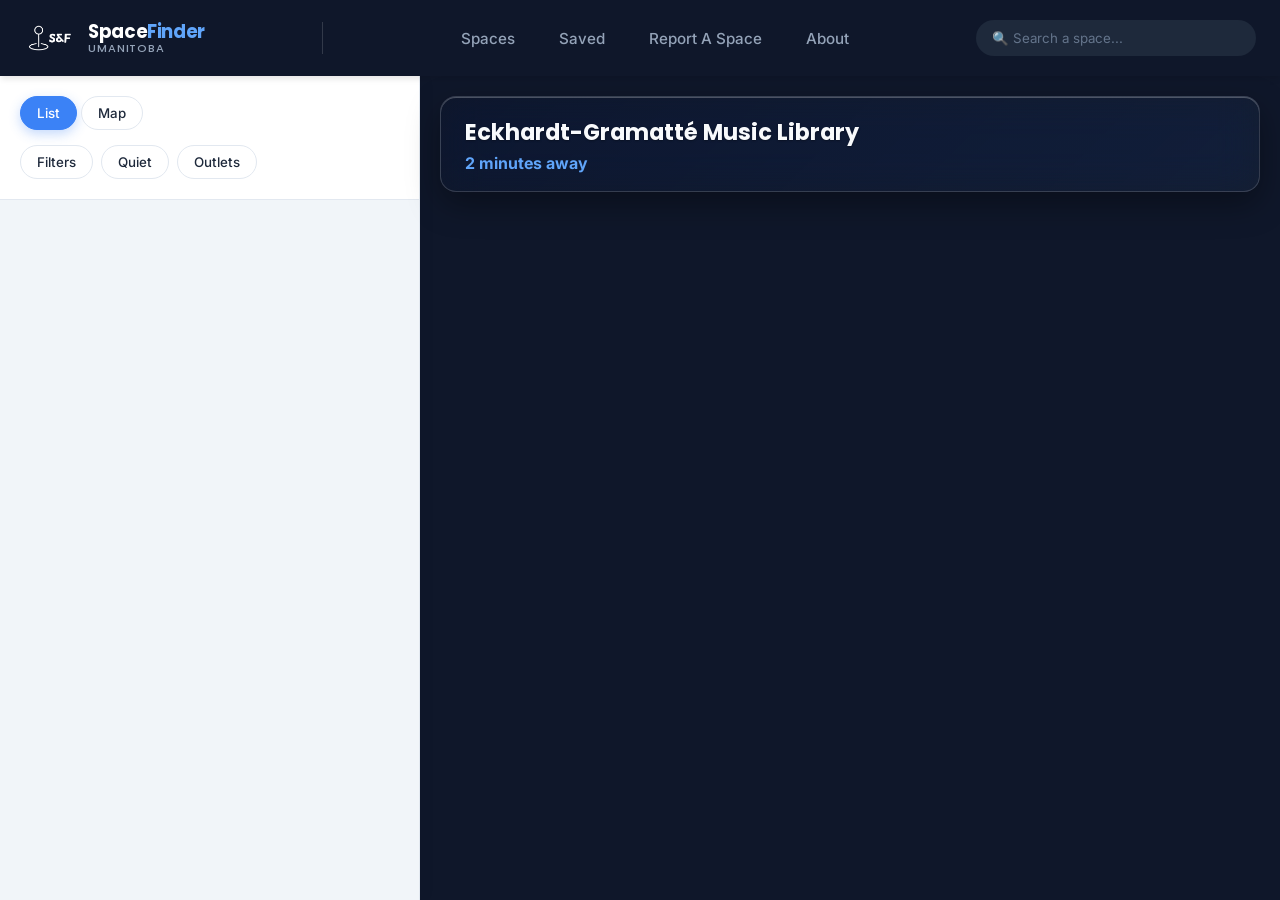
==== index.html @ 2f4250cd "feat: build 3D map view, fix layout clipping, and add hover effects" ====
<!DOCTYPE html>
<html lang="en">
<head>
    <meta charset="UTF-8">
    <meta name="viewport" content="width=device-width, initial-scale=1.0">
    <title>Public Space Information Center</title>
    
    <!-- Google Fonts -->
    <link rel="preconnect" href="https://fonts.googleapis.com">
    <link rel="preconnect" href="https://fonts.gstatic.com" crossorigin>
    <link href="https://fonts.googleapis.com/css2?family=Inter:wght@400;500;600&family=Poppins:wght@600;700&display=swap" rel="stylesheet">

    <!-- Mapbox GL JS -->
    <link href="https://api.mapbox.com/mapbox-gl-js/v3.30.0/mapbox-gl.css" rel="stylesheet">
    <script src="https://api.mapbox.com/mapbox-gl-js/v3.30.0/mapbox-gl.js"></script>
    
    <!-- Our CSS -->
    <link rel="stylesheet" href="styles.css">
</head>
<body>

    <!-- TOP NAVIGATION -->
    <header>
        <div class="logo">
            <div class="logo-badge">
                <img src="assets/website_logo.webp" alt="SpaceFinder Logo" class="logo-img">
            </div>
            <div class="logo-text">
                <span class="brand-name">Space<span class="brand-accent">Finder</span></span>
                <span class="brand-tag">UManitoba</span>
            </div>
        </div>

        <!-- Vertical Divider separating the brand from navigation -->
        <div class="header-divider"></div>

        <nav>
            <a href="#">Spaces</a>
            <a href="#">Saved</a>
            <a href="#">Report A Space</a>
            <a href="#">About</a>
        </nav>
        <div class="search-bar">
            <input type="text" placeholder="🔍 Search a space...">
        </div>
    </header>

    <!-- MAIN CONTENT AREA -->
    <main>
        <!-- LEFT SIDEBAR -->
        <aside class="sidebar">
            <div class="controls">
                <div class="view-toggles">
                    <button class="active">List</button>
                    <button>Map</button>
                </div>
                <div class="filters">
                    <button class="filter-btn">Filters</button>
                    <button class="filter-btn">Quiet</button>
                    <button class="filter-btn">Outlets</button>
                </div>
            </div>
            <div class="space-list" id="space-list">
                <!-- JS will inject list items here -->
            </div>
        </aside>

        <!-- RIGHT MAP AREA -->
        <section class="map-area">
            <div class="selected-space-header">
                <h2 id="selected-title">Eckhardt-Gramatté Music Library</h2>
                <p id="selected-distance">2 minutes away</p>
            </div>
            <!-- Mapbox container -->
            <div id="map"></div>
        </section>
    </main>

    <script src="script.js"></script>
</body>
</html>
---- styles.css ----
/* --- 1. COLOR SCHEME & VARIABLES --- */
:root {
    --primary-dark: #0F172A;    
    --bg-main: #F1F5F9;         
    --bg-card: #FFFFFF;         
    --accent: #3B82F6;          
    --accent-hover: #2563EB;
    --text-main: #1E293B;       
    --text-light: #64748B;      
    --border-color: #E2E8F0;    
    --shadow-sm: 0 1px 3px rgba(0,0,0,0.05);
    --shadow-md: 0 10px 25px -5px rgba(0,0,0,0.1), 0 8px 10px -6px rgba(0,0,0,0.1);
    --shadow-hover: 0 20px 25px -5px rgba(59, 130, 246, 0.15), 0 8px 10px -6px rgba(0,0,0,0.1);
    
    /* Action Colors (Orange) */
    --accent-orange: #EA580C;
    --accent-orange-hover: #C2410C;
    --shadow-orange: 0 4px 12px rgba(234, 88, 12, 0.3);
}

/* --- 2. RESET & TYPOGRAPHY --- */
* {
    box-sizing: border-box;
    margin: 0;
    padding: 0;
}

body {
    height: 100vh;
    display: flex;
    flex-direction: column;
    background-color: var(--bg-main);
    color: var(--text-main);
    font-family: 'Inter', sans-serif;
    overflow: hidden;
}

h1, h2, h3, .logo {
    font-family: 'Poppins', sans-serif;
}

/* --- 3. HEADER & ENHANCED TRANSPARENT LOGO --- */
header {
    display: flex;
    align-items: center;
    justify-content: space-between;
    padding: 12px 24px;
    background-color: var(--primary-dark); 
    color: white;
    box-shadow: 0 4px 6px -1px rgba(0,0,0,0.1);
    z-index: 10;
    flex-shrink: 0;
}

/* --- Header Divider Line --- */
.header-divider {
    width: 1px;
    height: 32px;
    background-color: rgba(255, 255, 255, 0.15); /* Dimmer line effect */
    margin: 0 10px;
    flex-shrink: 0;
}

.logo {
    display: flex;
    align-items: center;
    gap: 12px;
    cursor: pointer;
}

/* Transparent logo badge wrapper (no blue box) */
.logo-badge {
    background: transparent;
    border: none;
    box-shadow: none;
    padding: 0;
    display: flex;
    align-items: center;
    justify-content: center;
}

/* Larger logo image size */
.logo-img {
    height: 52px;
    width: auto;
    display: block;
    filter: brightness(0) invert(1);
}

.logo-text {
    display: flex;
    flex-direction: column;
    line-height: 1.1;
}

.brand-name {
    font-family: 'Poppins', sans-serif;
    font-weight: 700;
    font-size: 1.15rem;
    color: #FFFFFF;
    letter-spacing: -0.02em;
}

.brand-accent {
    color: #60A5FA;
}

.brand-tag {
    font-size: 0.7rem;
    font-weight: 500;
    color: #94A3B8;
    text-transform: uppercase;
    letter-spacing: 0.08em;
}

nav a {
    text-decoration: none;
    color: #94A3B8;
    margin: 0 20px;
    font-size: 0.95rem;
    font-weight: 500;
    transition: all 0.2s ease;
}

nav a:hover {
    color: white;
    text-shadow: 0 0 10px rgba(255,255,255,0.3);
}

.search-bar input {
    padding: 10px 16px;
    border: none;
    border-radius: 20px;
    width: 280px;
    background-color: #1E293B;
    color: white;
    font-family: 'Inter', sans-serif;
    transition: all 0.3s ease;
}

.search-bar input::placeholder {
    color: #64748B;
}

.search-bar input:focus {
    outline: none;
    background-color: #334155;
    box-shadow: 0 0 0 3px rgba(59, 130, 246, 0.3);
}

/* --- 4. MAIN LAYOUT --- */
main {
    display: flex;
    flex: 1;
    overflow: hidden;
    position: relative;
}

/* --- 5. LEFT SIDEBAR --- */
.sidebar {
    width: 420px;
    border-right: 1px solid var(--border-color);
    display: flex;
    flex-direction: column;
    background-color: var(--bg-main);
    z-index: 5;
    box-shadow: 4px 0 15px rgba(0,0,0,0.03);
}

.controls {
    padding: 20px;
    background-color: var(--bg-card);
    border-bottom: 1px solid var(--border-color);
}

.view-toggles button, .filter-btn {
    padding: 8px 16px;
    border: 1px solid var(--border-color);
    background: var(--bg-card);
    color: var(--text-main);
    cursor: pointer;
    border-radius: 20px;
    font-weight: 500;
    font-family: 'Inter', sans-serif;
    transition: all 0.2s ease;
}

.view-toggles button.active {
    background-color: var(--accent);
    color: white;
    border-color: var(--accent);
    box-shadow: 0 4px 12px rgba(59, 130, 246, 0.3);
}

.view-toggles button:hover:not(.active), .filter-btn:hover {
    border-color: var(--accent);
    color: var(--accent);
    background-color: #EFF6FF;
}

.filters {
    margin-top: 15px;
    display: flex;
    gap: 8px;
}

/* --- 6. SPACE LIST & CARD ALIGNMENT --- */
.space-list {
    flex: 1;
    overflow-y: auto;
    padding: 20px;
    display: flex;
    flex-direction: column;
    gap: 15px;
}

.space-card {
    border: 1px solid var(--border-color);
    border-radius: 12px;
    padding: 18px;
    background-color: var(--bg-card);
    cursor: pointer;
    box-shadow: var(--shadow-sm);
    transition: transform 0.25s cubic-bezier(0.4, 0, 0.2, 1), 
                box-shadow 0.25s cubic-bezier(0.4, 0, 0.2, 1), 
                border-color 0.25s ease;
    display: flex;
    flex-direction: column;
}

.space-card:hover {
    transform: translateY(-4px) scale(1.02);
    box-shadow: var(--shadow-hover);
    border-color: var(--accent);
}

.space-card.active {
    border-color: var(--accent);
    background-color: #F8FAFC;
    box-shadow: inset 0 0 0 1px var(--accent), var(--shadow-md);
}

.space-card .card-header {
    display: flex;
    justify-content: space-between;
    align-items: center;
    font-weight: 600;
    font-size: 1.05rem;
    color: var(--text-main);
    margin-bottom: 8px;
    gap: 15px;
}

.space-title-container {
    display: flex;
    align-items: center;
    gap: 8px;
    flex: 1;
    min-width: 0;
}

.space-title-container span:first-child {
    overflow: hidden;
    text-overflow: ellipsis;
}

.space-card .card-header span:last-child {
    white-space: nowrap;
    font-size: 0.95rem;
    color: var(--text-light);
    flex-shrink: 0;
}

.divider {
    color: var(--border-color);
    font-weight: 300;
    user-select: none;
    flex-shrink: 0;
}

.color-dot {
    width: 10px;
    height: 10px;
    border-radius: 50%;
    display: inline-block;
    box-shadow: 0 2px 4px rgba(0,0,0,0.15);
    flex-shrink: 0;
}

.space-card .status {
    font-size: 0.85rem;
    color: var(--text-light);
    display: flex;
    align-items: center;
    gap: 6px;
}

.status-busy { color: #EF4444; }
.status-quiet { color: #10B981; }
.status-moderate { color: #F59E0B; }

/* --- 7. CARD FOOTER & MORE INFO BUTTON --- */
.card-footer {
    display: flex;
    justify-content: flex-end; 
    margin-top: 15px;
    border-top: 1px solid var(--border-color);
    padding-top: 12px;
}

.more-info-btn {
    background-color: var(--accent-orange);
    color: white;
    border: none;
    padding: 8px 16px;
    border-radius: 6px;
    font-size: 0.85rem;
    font-weight: 600;
    font-family: 'Inter', sans-serif;
    cursor: pointer;
    transition: all 0.2s ease;
    box-shadow: 0 2px 5px rgba(234, 88, 12, 0.2);
    display: flex;
    align-items: center;
    gap: 6px;
}

.more-info-btn:hover {
    background-color: var(--accent-orange-hover);
    transform: translateY(-2px);
    box-shadow: var(--shadow-orange);
}

.more-info-btn:active {
    transform: translateY(0);
}

/* --- 8. RIGHT MAP AREA & LIQUID GLASS HEADER --- */
.map-area {
    flex: 1;
    position: relative;
    background-color: #0F172A;
}

.selected-space-header {
    position: absolute;
    top: 20px;
    left: 20px;
    right: 20px;
    z-index: 1000;
    
    background: linear-gradient(
        135deg,
        rgba(15, 23, 42, 0.58) 0%,
        rgba(30, 41, 59, 0.42) 100%
    );
    backdrop-filter: blur(20px) saturate(180%);
    -webkit-backdrop-filter: blur(20px) saturate(180%);
    
    border-radius: 16px;
    padding: 18px 24px;
    border: 1px solid rgba(255, 255, 255, 0.16);
    box-shadow: 
        0 12px 32px rgba(0, 0, 0, 0.35),
        inset 0 1px 0 rgba(255, 255, 255, 0.25);
        
    transition: all 0.3s ease;
    pointer-events: none;
}

.selected-space-header h2 {
    color: #F8FAFC;
    margin-bottom: 4px;
    font-size: 1.4rem;
    text-shadow: 0 1px 2px rgba(0, 0, 0, 0.3);
}

.selected-space-header p {
    color: #60A5FA;
    font-weight: 700;
    font-size: 1rem;
}

#map {
    position: absolute;
    top: 0;
    left: 0;
    right: 0;
    bottom: 0;
    width: 100%;
    height: 100%;
}

/* --- 9. MAPBOX POPUP OVERRIDES --- */
.mapboxgl-popup-content {
    border-radius: 8px;
    font-family: 'Inter', sans-serif;
    font-weight: 500;
    background: var(--primary-dark);
    color: white;
    padding: 10px 15px;
}

.mapboxgl-popup-anchor-bottom .mapboxgl-popup-tip {
    border-top-color: var(--primary-dark);
}
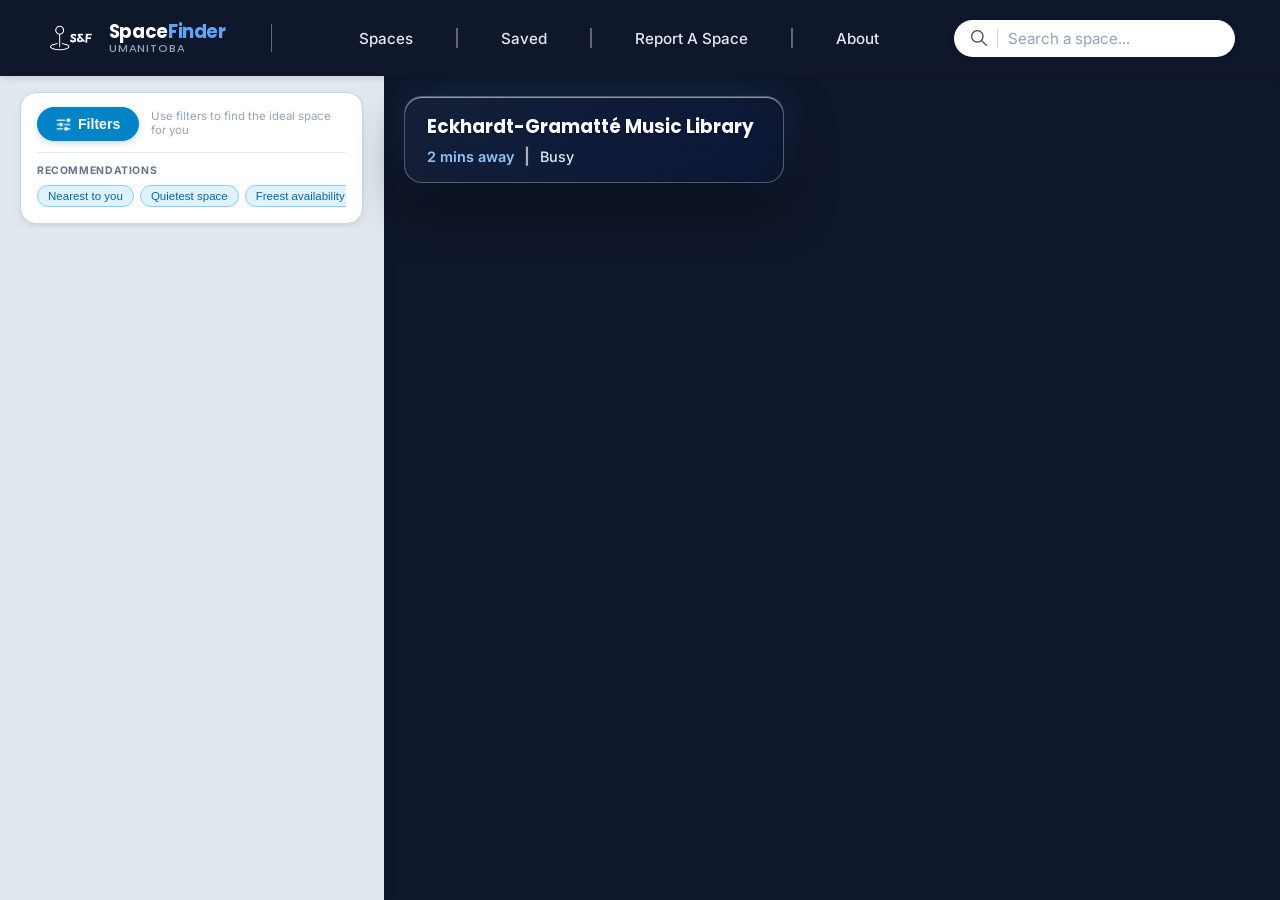
==== commit ca4b9928: "feat(ui): build Apple-inspired Public Space Information Center for UManitoba - Implement dark-mode h" ====
--- a/index.html
+++ b/index.html
@@ -31,17 +31,22 @@
             </div>
         </div>
 
-        <!-- Vertical Divider separating the brand from navigation -->
         <div class="header-divider"></div>
 
         <nav>
-            <a href="#">Spaces</a>
-            <a href="#">Saved</a>
-            <a href="#">Report A Space</a>
-            <a href="#">About</a>
+            <a href="#" class="nav-link">Spaces</a>
+            <span class="nav-separator">|</span>
+            <a href="#" class="nav-link">Saved</a>
+            <span class="nav-separator">|</span>
+            <a href="#" class="nav-link">Report A Space</a>
+            <span class="nav-separator">|</span>
+            <a href="#" class="nav-link">About</a>
         </nav>
+
         <div class="search-bar">
-            <input type="text" placeholder="🔍 Search a space...">
+            <img src="assets/search_icon.png" alt="Search" class="search-icon">
+            <span class="search-divider"></span>
+            <input type="text" id="search-input" placeholder="Search a space...">
         </div>
     </header>
 
@@ -49,17 +54,30 @@
     <main>
         <!-- LEFT SIDEBAR -->
         <aside class="sidebar">
-            <div class="controls">
-                <div class="view-toggles">
-                    <button class="active">List</button>
-                    <button>Map</button>
+                <div class="controls">
+                    <!-- Top Row: Filter Button & Helper Text -->
+                    <div class="controls-top-row">
+                        <button class="filter-trigger-btn" id="btn-open-filter-modal" type="button">
+                            <img src="assets/filter_search_bar.png" alt="" class="filter-icon">
+                            <span>Filters</span>
+                        </button>
+                        <span class="filter-helper-text">Use filters to find the ideal space for you</span>
+                    </div>
+
+                    <!-- Subtle Horizontal Divider -->
+                    <hr class="horizontal-divider">
+
+                    <!-- Bottom Row: Recommendations Section -->
+                    <div class="recommendations-section">
+                        <span class="recommendations-title">Recommendations</span>
+                        <div class="recommendations-scroll-container">
+                            <button class="quick-chip" data-quick="nearest" type="button">Nearest to you</button>
+                            <button class="quick-chip" data-quick="quiet" type="button">Quietest space</button>
+                            <button class="quick-chip" data-quick="free" type="button">Freest availability</button>
+                        </div>
+                    </div>
                 </div>
-                <div class="filters">
-                    <button class="filter-btn">Filters</button>
-                    <button class="filter-btn">Quiet</button>
-                    <button class="filter-btn">Outlets</button>
-                </div>
-            </div>
+
             <div class="space-list" id="space-list">
                 <!-- JS will inject list items here -->
             </div>
@@ -69,13 +87,20 @@
         <section class="map-area">
             <div class="selected-space-header">
                 <h2 id="selected-title">Eckhardt-Gramatté Music Library</h2>
-                <p id="selected-distance">2 minutes away</p>
+                <div class="header-sub-row">
+                    <div class="header-info-left">
+                        <span id="selected-distance">2 mins away</span>
+                        <span class="header-divider-line">|</span>
+                        <span id="selected-status-text">Busy</span>
+                    </div>
+                </div>
             </div>
             <!-- Mapbox container -->
             <div id="map"></div>
         </section>
     </main>
 
+    <script src="config.js"></script>
     <script src="script.js"></script>
 </body>
 </html>
--- a/styles.css
+++ b/styles.css
@@ -16,6 +16,12 @@
     --accent-orange: #EA580C;
     --accent-orange-hover: #C2410C;
     --shadow-orange: 0 4px 12px rgba(234, 88, 12, 0.3);
+
+    /* Light Blue Theme (Upgrade Button Aesthetic) */
+    --light-blue-bg: #E0F2FE;
+    --light-blue-hover: #BAE6FD;
+    --light-blue-text: #0369A1;
+    --light-blue-border: #7DD3FC;
 }
 
 /* --- 2. RESET & TYPOGRAPHY --- */
@@ -39,12 +45,14 @@
     font-family: 'Poppins', sans-serif;
 }
 
-/* --- 3. HEADER & ENHANCED TRANSPARENT LOGO --- */
+/* --- 3. HEADER, LOGO & BEAUTIFIED NAV --- */
 header {
     display: flex;
     align-items: center;
     justify-content: space-between;
-    padding: 12px 24px;
+    width: 100%;
+    padding: 12px clamp(20px, 3.5vw, 56px);
+    gap: clamp(16px, 2.5vw, 40px);
     background-color: var(--primary-dark); 
     color: white;
     box-shadow: 0 4px 6px -1px rgba(0,0,0,0.1);
@@ -52,23 +60,14 @@
     flex-shrink: 0;
 }
 
-/* --- Header Divider Line --- */
-.header-divider {
-    width: 1px;
-    height: 32px;
-    background-color: rgba(255, 255, 255, 0.15); /* Dimmer line effect */
-    margin: 0 10px;
-    flex-shrink: 0;
-}
-
 .logo {
     display: flex;
     align-items: center;
     gap: 12px;
     cursor: pointer;
-}
-
-/* Transparent logo badge wrapper (no blue box) */
+    flex-shrink: 0;
+}
+
 .logo-badge {
     background: transparent;
     border: none;
@@ -79,7 +78,6 @@
     justify-content: center;
 }
 
-/* Larger logo image size */
 .logo-img {
     height: 52px;
     width: auto;
@@ -113,39 +111,96 @@
     letter-spacing: 0.08em;
 }
 
-nav a {
+/* Enhanced Header Divider */
+.header-divider {
+    width: 1.5px;
+    height: 28px;
+    background-color: rgba(255, 255, 255, 0.35);
+    margin: 0 clamp(4px, 1vw, 18px);
+    flex-shrink: 0;
+}
+
+/* Beautified Nav Links (Bookmark Tab Feel) */
+nav {
+    display: flex;
+    align-items: center;
+    justify-content: center;
+    flex: 1;
+    gap: clamp(8px, 1.8vw, 32px);
+}
+
+.nav-link {
     text-decoration: none;
-    color: #94A3B8;
-    margin: 0 20px;
+    color: #E2E8F0;
+    padding: 8px clamp(14px, 1.4vw, 24px);
+    border-radius: 20px;
     font-size: 0.95rem;
     font-weight: 500;
-    transition: all 0.2s ease;
-}
-
-nav a:hover {
-    color: white;
-    text-shadow: 0 0 10px rgba(255,255,255,0.3);
+    white-space: nowrap;
+    background: transparent;
+    transition: all 0.3s cubic-bezier(0.4, 0, 0.2, 1);
+}
+
+.nav-link:hover {
+    color: #FFFFFF;
+    background: linear-gradient(135deg, #EA580C 0%, #C2410C 100%);
+    box-shadow: 0 4px 12px rgba(234, 88, 12, 0.4), inset 0 1px 0 rgba(255, 255, 255, 0.25);
+    transform: translateY(-2px);
+}
+
+.nav-separator {
+    color: rgba(255, 255, 255, 0.35);
+    font-weight: 600;
+    user-select: none;
+    font-size: 1.05rem;
+}
+
+.search-bar {
+    display: flex;
+    align-items: center;
+    width: clamp(220px, 22vw, 360px);
+    padding: 8px 16px;
+    border-radius: 20px;
+    background-color: #FFFFFF;
+    border: 1px solid rgba(255, 255, 255, 0.15);
+    box-shadow: 0 2px 6px rgba(0, 0, 0, 0.15);
+    flex-shrink: 0;
+    transition: all 0.3s ease;
+}
+
+.search-bar:focus-within {
+    border-color: var(--accent);
+    box-shadow: 0 0 0 3px rgba(59, 130, 246, 0.35);
+}
+
+.search-icon {
+    width: 16px;
+    height: 16px;
+    object-fit: contain;
+    flex-shrink: 0;
+    opacity: 0.7;
+}
+
+.search-divider {
+    width: 1px;
+    height: 18px;
+    background-color: #CBD5E1;
+    margin: 0 10px;
+    flex-shrink: 0;
 }
 
 .search-bar input {
-    padding: 10px 16px;
     border: none;
-    border-radius: 20px;
-    width: 280px;
-    background-color: #1E293B;
-    color: white;
+    outline: none;
+    background: transparent;
+    width: 100%;
+    color: var(--text-main);
     font-family: 'Inter', sans-serif;
-    transition: all 0.3s ease;
+    font-size: 0.95rem;
 }
 
 .search-bar input::placeholder {
-    color: #64748B;
-}
-
-.search-bar input:focus {
-    outline: none;
-    background-color: #334155;
-    box-shadow: 0 0 0 3px rgba(59, 130, 246, 0.3);
+    color: #94A3B8;
 }
 
 /* --- 4. MAIN LAYOUT --- */
@@ -156,71 +211,167 @@
     position: relative;
 }
 
-/* --- 5. LEFT SIDEBAR --- */
+/* --- 5. LEFT SIDEBAR & FLUID WIDTH --- */
 .sidebar {
-    width: 420px;
+    width: clamp(340px, 30vw, 480px);
     border-right: 1px solid var(--border-color);
     display: flex;
     flex-direction: column;
-    background-color: var(--bg-main);
+    background-color: #E2E8F0;
     z-index: 5;
     box-shadow: 4px 0 15px rgba(0,0,0,0.03);
 }
 
+/* --- 6. SIDEBAR CONTROLS & FLOATING CARD CONTAINER --- */
 .controls {
-    padding: 20px;
-    background-color: var(--bg-card);
-    border-bottom: 1px solid var(--border-color);
-}
-
-.view-toggles button, .filter-btn {
-    padding: 8px 16px;
-    border: 1px solid var(--border-color);
-    background: var(--bg-card);
-    color: var(--text-main);
+    margin: 16px 20px 4px 20px;
+    padding: 14px 16px;
+    background-color: #FFFFFF;
+    border: 1.5px solid #CBD5E1;
+    border-radius: 16px;
+    box-shadow: 0 4px 12px rgba(0, 0, 0, 0.06), 0 1px 3px rgba(0, 0, 0, 0.04);
+    display: flex;
+    flex-direction: column;
+    gap: 11px;
+    flex-shrink: 0;
+}
+
+/* Top Row: Filter Button Container */
+.controls-top-row {
+    display: flex;
+    align-items: center;
+    gap: 12px;
+    width: 100%;
+}
+
+.filter-helper-text {
+    font-size: 0.72rem;
+    font-weight: 400;
+    color: #94A3B8; /* Muted light-grey */
+    line-height: 1.2;
+    flex: 1;
+    min-width: 0;
+    white-space: normal; /* Allows wrapping if viewport is tight */
+}
+
+/* Main Advanced Filter Trigger Button (Distinct Darker Style) */
+.filter-trigger-btn {
+    display: inline-flex;
+    align-items: center;
+    gap: 7px;
+    padding: 8px 18px;
+    border-radius: 20px;
+    border: 1px solid #0284C7;          /* Deeper blue border */
+    background-color: #0284C7;         /* Solid dark blue background */
+    color: #FFFFFF;                    /* Crisp white text for high contrast */
+    font-size: 0.88rem;
+    font-weight: 600;
     cursor: pointer;
-    border-radius: 20px;
-    font-weight: 500;
-    font-family: 'Inter', sans-serif;
+    box-shadow: 0 2px 6px rgba(3, 105, 161, 0.25);
     transition: all 0.2s ease;
 }
 
-.view-toggles button.active {
-    background-color: var(--accent);
-    color: white;
-    border-color: var(--accent);
-    box-shadow: 0 4px 12px rgba(59, 130, 246, 0.3);
-}
-
-.view-toggles button:hover:not(.active), .filter-btn:hover {
-    border-color: var(--accent);
-    color: var(--accent);
-    background-color: #EFF6FF;
-}
-
-.filters {
-    margin-top: 15px;
-    display: flex;
+.filter-trigger-btn:hover {
+    background-color: #0369A1;         /* Even deeper blue on hover */
+    border-color: #0369A1;
+    transform: translateY(-1px);
+    box-shadow: 0 4px 10px rgba(3, 105, 161, 0.35);
+}
+
+.filter-trigger-btn .filter-icon {
+    width: 15px;
+    height: 15px;
+    object-fit: contain;
+    flex-shrink: 0;
+    filter: brightness(0) invert(1);   /* Automatically turns the filter icon white to match text */
+}
+
+/* Subtle Horizontal Divider */
+.horizontal-divider {
+    border: none;
+    height: 1px;
+    width: 100%;
+    background-color: #E2E8F0;
+    margin: 0;
+}
+
+/* Bottom Row: Recommendations Section */
+.recommendations-section {
+    display: flex;
+    flex-direction: column;
     gap: 8px;
-}
-
-/* --- 6. SPACE LIST & CARD ALIGNMENT --- */
+    width: 100%;
+}
+
+.recommendations-title {
+    font-size: 0.65rem;
+    font-weight: 700;
+    color: var(--text-light);
+    text-transform: uppercase;
+    letter-spacing: 0.06em;
+}
+
+/* Horizontally Scrollable Recommendations Row */
+.recommendations-scroll-container {
+    display: flex;
+    flex-direction: row;
+    align-items: center;
+    gap: 6px;
+    width: 100%;
+    overflow-x: auto;
+    white-space: nowrap;
+    padding-bottom: 2px;
+    scrollbar-width: none;
+}
+
+.recommendations-scroll-container::-webkit-scrollbar {
+    display: none;
+}
+
+/* Smaller Quick Recommendation Option Chips (Light Blue Upgrade Style) */
+.quick-chip {
+    padding: 4px 10px;
+    border-radius: 12px;
+    border: 1px solid var(--light-blue-border);
+    background-color: var(--light-blue-bg);
+    color: var(--light-blue-text);
+    font-size: 0.72rem;
+    cursor: pointer;
+    flex-shrink: 0;
+    transition: all 0.2s ease;
+}
+
+.quick-chip:hover {
+    background-color: var(--light-blue-hover);
+    transform: translateY(-1px);
+}
+
+.quick-chip.active {
+    background-color: var(--accent-orange);
+    border-color: var(--accent-orange);
+    color: #FFFFFF;
+    font-weight: 600;
+    box-shadow: 0 2px 8px rgba(234, 88, 12, 0.25);
+}
+
+/* --- 7. SPACE LIST & CARD STYLING --- */
 .space-list {
     flex: 1;
     overflow-y: auto;
     padding: 20px;
     display: flex;
     flex-direction: column;
-    gap: 15px;
+    gap: 16px;
+    background-color: #E2E8F0;
 }
 
 .space-card {
-    border: 1px solid var(--border-color);
-    border-radius: 12px;
-    padding: 18px;
-    background-color: var(--bg-card);
+    border: 1.5px solid #CBD5E1;
+    border-radius: 14px;
+    padding: 20px;
+    background-color: #FFFFFF;
     cursor: pointer;
-    box-shadow: var(--shadow-sm);
+    box-shadow: 0 4px 12px rgba(0, 0, 0, 0.08);
     transition: transform 0.25s cubic-bezier(0.4, 0, 0.2, 1), 
                 box-shadow 0.25s cubic-bezier(0.4, 0, 0.2, 1), 
                 border-color 0.25s ease;
@@ -230,14 +381,15 @@
 
 .space-card:hover {
     transform: translateY(-4px) scale(1.02);
-    box-shadow: var(--shadow-hover);
+    box-shadow: 0 16px 32px -8px rgba(59, 130, 246, 0.2), 0 4px 12px rgba(0, 0, 0, 0.1);
     border-color: var(--accent);
 }
 
 .space-card.active {
     border-color: var(--accent);
+    border-width: 2px;
     background-color: #F8FAFC;
-    box-shadow: inset 0 0 0 1px var(--accent), var(--shadow-md);
+    box-shadow: 0 8px 24px rgba(59, 130, 246, 0.25), inset 0 0 0 1px var(--accent);
 }
 
 .space-card .card-header {
@@ -251,55 +403,96 @@
     gap: 15px;
 }
 
-.space-title-container {
-    display: flex;
-    align-items: center;
-    gap: 8px;
+.space-title-group {
+    display: flex;
+    align-items: center;
     flex: 1;
     min-width: 0;
 }
 
-.space-title-container span:first-child {
+.space-title-group span:first-child {
     overflow: hidden;
     text-overflow: ellipsis;
 }
 
-.space-card .card-header span:last-child {
-    white-space: nowrap;
+.color-dot {
+    width: 14px;
+    height: 14px;
+    border-radius: 50%;
+    display: inline-block;
+    border: 2px solid #FFFFFF;
+    box-shadow: 0 2px 6px rgba(0,0,0,0.25);
+    flex-shrink: 0;
+}
+
+.space-meta-group {
+    display: flex;
+    align-items: center;
+    gap: 10px;
+    flex-shrink: 0;
+}
+
+.divider {
+    color: #757f8e;
+    font-weight: 600;
+    user-select: none;
+    flex-shrink: 0;
+}
+
+.space-meta-group span:last-child {
     font-size: 0.95rem;
     color: var(--text-light);
-    flex-shrink: 0;
-}
-
-.divider {
-    color: var(--border-color);
-    font-weight: 300;
-    user-select: none;
-    flex-shrink: 0;
-}
-
-.color-dot {
-    width: 10px;
-    height: 10px;
-    border-radius: 50%;
-    display: inline-block;
-    box-shadow: 0 2px 4px rgba(0,0,0,0.15);
-    flex-shrink: 0;
+    white-space: nowrap;
 }
 
 .space-card .status {
     font-size: 0.85rem;
+    font-weight: 500;
     color: var(--text-light);
     display: flex;
     align-items: center;
+    gap: 8px;
+    margin-top: 4px;
+}
+
+/* Color-coded variations */
+.status-pill {
+    display: inline-flex;
+    align-items: center;
     gap: 6px;
-}
-
-.status-busy { color: #EF4444; }
-.status-quiet { color: #10B981; }
-.status-moderate { color: #F59E0B; }
-
-/* --- 7. CARD FOOTER & MORE INFO BUTTON --- */
+    padding: 4px 10px;
+    border-radius: 20px;
+    font-size: 0.8rem;
+    font-weight: 600;
+    letter-spacing: 0.02em;
+}
+
+.status-pill.status-busy {
+    background-color: rgba(239, 68, 68, 0.12);
+    color: #DC2626;
+    border: 1px solid rgba(239, 68, 68, 0.25);
+}
+
+.status-pill.status-quiet {
+    background-color: rgba(16, 185, 129, 0.12);
+    color: #059669;
+    border: 1px solid rgba(16, 185, 129, 0.25);
+}
+
+.status-pill.status-moderate {
+    background-color: rgba(245, 158, 11, 0.12);
+    color: #D97706;
+    border: 1px solid rgba(245, 158, 11, 0.25);
+}
+
+.empty-state {
+    text-align: center;
+    color: var(--text-light);
+    padding: 40px 20px;
+    font-size: 0.95rem;
+}
+
+/* --- 8. CARD FOOTER & MORE INFO BUTTON --- */
 .card-footer {
     display: flex;
     justify-content: flex-end; 
@@ -310,32 +503,37 @@
 
 .more-info-btn {
     background-color: var(--accent-orange);
-    color: white;
-    border: none;
+    color: #FFFFFF;
     padding: 8px 16px;
     border-radius: 6px;
     font-size: 0.85rem;
     font-weight: 600;
     font-family: 'Inter', sans-serif;
     cursor: pointer;
-    transition: all 0.2s ease;
-    box-shadow: 0 2px 5px rgba(234, 88, 12, 0.2);
     display: flex;
     align-items: center;
     gap: 6px;
+    border: 2px solid transparent;
+    box-shadow: 0 2px 6px rgba(234, 88, 12, 0.25);
+    transition: background-color 0.25s ease, color 0.25s ease, transform 0.25s cubic-bezier(0.4, 0, 0.2, 1), box-shadow 0.25s ease, background-image 0.25s ease;
 }
 
 .more-info-btn:hover {
-    background-color: var(--accent-orange-hover);
-    transform: translateY(-2px);
-    box-shadow: var(--shadow-orange);
+    background-color: transparent;
+    color: var(--accent-orange);
+    transform: scale(1.08);
+    box-shadow: 0 8px 20px rgba(0, 0, 0, 0.25), 0 4px 12px rgba(234, 88, 12, 0.35);
+    background-image: linear-gradient(var(--bg-card), var(--bg-card)), 
+                      linear-gradient(135deg, #EA580C, #3B82F6);
+    background-origin: border-box;
+    background-clip: padding-box, border-box;
 }
 
 .more-info-btn:active {
-    transform: translateY(0);
-}
-
-/* --- 8. RIGHT MAP AREA & LIQUID GLASS HEADER --- */
+    transform: scale(1.06);
+}
+
+/* --- 9. RIGHT MAP AREA & LIQUID GLASS HEADER --- */
 .map-area {
     flex: 1;
     position: relative;
@@ -346,39 +544,67 @@
     position: absolute;
     top: 20px;
     left: 20px;
-    right: 20px;
+    width: 380px;
     z-index: 1000;
     
     background: linear-gradient(
         135deg,
-        rgba(15, 23, 42, 0.58) 0%,
-        rgba(30, 41, 59, 0.42) 100%
+        rgba(30, 41, 59, 0.55) 0%,
+        rgba(15, 23, 42, 0.35) 100%
     );
-    backdrop-filter: blur(20px) saturate(180%);
-    -webkit-backdrop-filter: blur(20px) saturate(180%);
+    backdrop-filter: blur(32px) saturate(220%);
+    -webkit-backdrop-filter: blur(32px) saturate(220%);
     
-    border-radius: 16px;
-    padding: 18px 24px;
-    border: 1px solid rgba(255, 255, 255, 0.16);
+    border-radius: 18px;
+    padding: 16px 22px;
+    border: 1px solid rgba(255, 255, 255, 0.28);
     box-shadow: 
-        0 12px 32px rgba(0, 0, 0, 0.35),
-        inset 0 1px 0 rgba(255, 255, 255, 0.25);
+        0 24px 48px rgba(0, 0, 0, 0.5),
+        0 0 35px rgba(59, 130, 246, 0.20),
+        inset 0 1px 0 rgba(255, 255, 255, 0.55);
         
-    transition: all 0.3s ease;
-    pointer-events: none;
+    transition: all 0.3s cubic-bezier(0.4, 0, 0.2, 1);
+    pointer-events: auto;
 }
 
 .selected-space-header h2 {
     color: #F8FAFC;
-    margin-bottom: 4px;
-    font-size: 1.4rem;
-    text-shadow: 0 1px 2px rgba(0, 0, 0, 0.3);
-}
-
-.selected-space-header p {
-    color: #60A5FA;
+    margin-bottom: 6px;
+    font-size: 1.15rem;
+    text-shadow: 0 1px 2px rgba(0, 0, 0, 0.4);
+    overflow: hidden;
+    text-overflow: ellipsis;
+    white-space: nowrap;
+}
+
+.header-sub-row {
+    display: flex;
+    justify-content: space-between;
+    align-items: center;
+}
+
+.header-info-left {
+    display: flex;
+    align-items: center;
+    gap: 10px;
+}
+
+#selected-distance {
+    color: #93C5FD;
+    font-weight: 600;
+    font-size: 0.90rem;
+}
+
+.header-divider-line {
+    color: rgba(255, 255, 255, 0.65);
     font-weight: 700;
-    font-size: 1rem;
+    user-select: none;
+}
+
+#selected-status-text {
+    color: #E2E8F0;
+    font-weight: 500;
+    font-size: 0.90rem;
 }
 
 #map {
@@ -391,7 +617,7 @@
     height: 100%;
 }
 
-/* --- 9. MAPBOX POPUP OVERRIDES --- */
+/* --- 10. MAPBOX POPUP OVERRIDES --- */
 .mapboxgl-popup-content {
     border-radius: 8px;
     font-family: 'Inter', sans-serif;
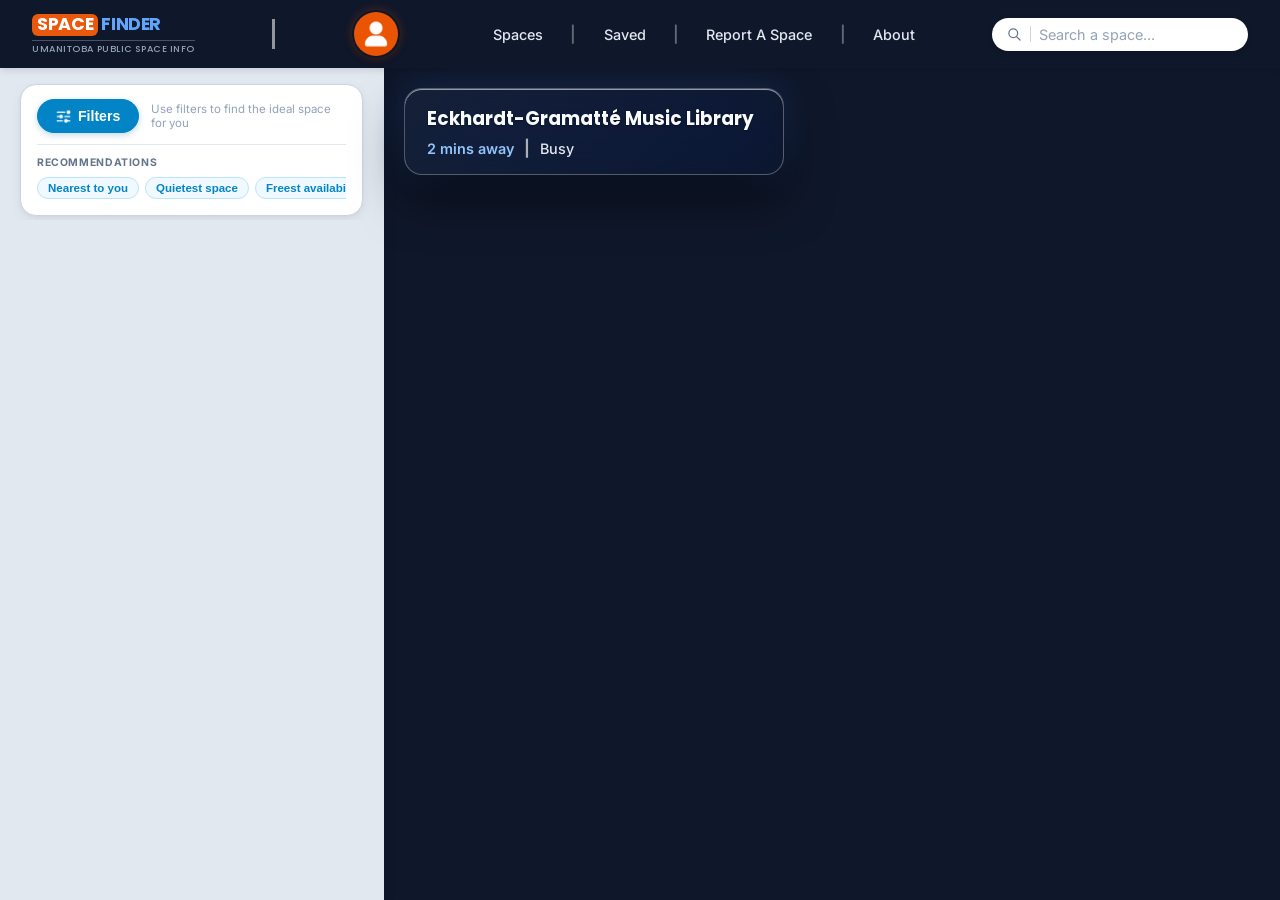
==== commit da410856: "feat: update UI layout, add 3D map logic, and new assets" ====
--- a/index.html
+++ b/index.html
@@ -21,18 +21,25 @@
 
     <!-- TOP NAVIGATION -->
     <header>
-        <div class="logo">
-            <div class="logo-badge">
-                <img src="assets/website_logo.webp" alt="SpaceFinder Logo" class="logo-img">
+        <!-- Left Group: Logo + Divider + Login Button -->
+        <div class="header-left-group">
+            <div class="logo">
+                <div class="logo-text">
+                    <span class="brand-name"><span class="brand-space">SPACE</span><span class="brand-finder">FINDER</span></span>
+                    <hr class="logo-divider">
+                    <span class="brand-tag">UManitoba Public Space Info</span>
+                </div>
             </div>
-            <div class="logo-text">
-                <span class="brand-name">Space<span class="brand-accent">Finder</span></span>
-                <span class="brand-tag">UManitoba</span>
-            </div>
+
+            <div class="header-divider"></div>
+
+            <button class="login-btn">
+                <!-- Replace 'login-icon.png' with your actual saved filename -->
+                <img src="assets/orange-profile-icon.jpg" alt="Login" class="login-icon-img">
+            </button>
         </div>
 
-        <div class="header-divider"></div>
-
+        <!-- Center Navigation -->
         <nav>
             <a href="#" class="nav-link">Spaces</a>
             <span class="nav-separator">|</span>
@@ -43,9 +50,10 @@
             <a href="#" class="nav-link">About</a>
         </nav>
 
+        <!-- Right Search Bar -->
         <div class="search-bar">
-            <img src="assets/search_icon.png" alt="Search" class="search-icon">
-            <span class="search-divider"></span>
+            <svg class="search-icon" xmlns="http://www.w3.org/2000/svg" fill="none" viewBox="0 0 24 24" stroke="currentColor"><path stroke-linecap="round" stroke-linejoin="round" stroke-width="2" d="M21 21l-6-6m2-5a7 7 0 11-14 0 7 7 0 0114 0z"/></svg>
+            <div class="search-divider"></div>
             <input type="text" id="search-input" placeholder="Search a space...">
         </div>
     </header>
@@ -100,7 +108,7 @@
         </section>
     </main>
 
-    <script src="config.js"></script>
+    <script src="token-Admin/config.js"></script>
     <script src="script.js"></script>
 </body>
 </html>
--- a/styles.css
+++ b/styles.css
@@ -17,11 +17,11 @@
     --accent-orange-hover: #C2410C;
     --shadow-orange: 0 4px 12px rgba(234, 88, 12, 0.3);
 
-    /* Light Blue Theme (Upgrade Button Aesthetic) */
-    --light-blue-bg: #E0F2FE;
-    --light-blue-hover: #BAE6FD;
-    --light-blue-text: #0369A1;
-    --light-blue-border: #7DD3FC;
+    /* Ultra-Light Blue Theme (Recommendations) */
+    --light-blue-bg: #F0F9FF;
+    --light-blue-hover: #E0F2FE;
+    --light-blue-text: #0284C7;
+    --light-blue-border: #BAE6FD;
 }
 
 /* --- 2. RESET & TYPOGRAPHY --- */
@@ -51,19 +51,39 @@
     align-items: center;
     justify-content: space-between;
     width: 100%;
-    padding: 12px clamp(20px, 3.5vw, 56px);
-    gap: clamp(16px, 2.5vw, 40px);
+    padding: 10px clamp(16px, 2.5vw, 40px);
+    gap: 16px;
     background-color: var(--primary-dark); 
     color: white;
     box-shadow: 0 4px 6px -1px rgba(0,0,0,0.1);
     z-index: 10;
     flex-shrink: 0;
+    flex-wrap: nowrap;
+}
+
+/* --- HEADER LEFT GROUP (Logo + Divider + Login) --- */
+.header-left-group {
+    display: flex;
+    align-items: center;
+    justify-content: space-between;
+    width: clamp(340px, 30vw, 480px);
+    flex-shrink: 0;
+    padding-right: 16px;
+}
+
+/* Sub-group holding the logo and brand text */
+.logo-container {
+    display: flex;
+    align-items: center;
+    gap: 10px;
+    cursor: pointer;
+    flex-shrink: 0;
 }
 
 .logo {
     display: flex;
     align-items: center;
-    gap: 12px;
+    gap: 10px;
     cursor: pointer;
     flex-shrink: 0;
 }
@@ -79,7 +99,7 @@
 }
 
 .logo-img {
-    height: 52px;
+    height: 48px;
     width: auto;
     display: block;
     filter: brightness(0) invert(1);
@@ -91,50 +111,115 @@
     line-height: 1.1;
 }
 
+/* --- DYNAMIC GLOWING LOGIN LOGO --- */
+.login-btn {
+    display: inline-flex;
+    align-items: center;
+    justify-content: center;
+    padding: 2px;
+    border: none;
+    background: transparent;
+    cursor: pointer;
+    border-radius: 50%;
+    flex-shrink: 0;
+    /* Smooth transition for the gradient shadow & scale */
+    transition: all 0.3s cubic-bezier(0.4, 0, 0.2, 1);
+    /* Default light/soft ambient orange glow when mouse is away */
+    box-shadow: 0 0 10px rgba(234, 88, 12, 0.3), 
+                0 4px 6px rgba(0, 0, 0, 0.2);
+}
+
+.login-btn:hover {
+    transform: scale(1.08);
+    /* Darker, richer, and deeper gradient orange glow when mouse hovers close */
+    box-shadow: 0 0 28px 4px rgba(194, 65, 12, 0.85), 
+                0 0 12px rgba(234, 88, 12, 0.6), 
+                0 6px 14px rgba(0, 0, 0, 0.4);
+}
+
+
+.login-icon-img {
+    width: 44px;
+    height: 44px;
+    border-radius: 50%;
+    border: none;
+    object-fit: cover;
+    display: block;
+    flex-shrink: 0; 
+}
+
 .brand-name {
+    display: inline-flex;
+    align-items: center;
     font-family: 'Poppins', sans-serif;
     font-weight: 700;
-    font-size: 1.15rem;
-    color: #FFFFFF;
+    font-size: 1.1rem;
     letter-spacing: -0.02em;
+    line-height: 1;
 }
 
 .brand-accent {
     color: #60A5FA;
 }
 
+.brand-highlight {
+    color: var(--accent-orange);
+}
+
+.brand-space {
+    background-color: var(--accent-orange);
+    color: #FFFFFF;
+    padding: 2px 5px;
+    border-radius: 6px;
+    margin-right: 3px;
+}
+
+.brand-finder {
+    color: #60A5FA;
+}
+
+/* Horizontal line under Space Finder */
+.logo-divider {
+    border: none;
+    height: 1px;
+    background-color: rgba(255, 255, 255, 0.25);
+    width: 100%;
+    margin: 4px 0 3px 0;
+}
+
+/* Smaller, cleaner subtitle tag */
 .brand-tag {
-    font-size: 0.7rem;
+    font-size: 0.58rem;
     font-weight: 500;
     color: #94A3B8;
     text-transform: uppercase;
-    letter-spacing: 0.08em;
-}
-
-/* Enhanced Header Divider */
+    letter-spacing: 0.06em;
+}
+
 .header-divider {
-    width: 1.5px;
-    height: 28px;
-    background-color: rgba(255, 255, 255, 0.35);
-    margin: 0 clamp(4px, 1vw, 18px);
-    flex-shrink: 0;
-}
-
-/* Beautified Nav Links (Bookmark Tab Feel) */
+    width: 2.8px;
+    height: 30px;
+    background-color: rgba(255, 255, 255, 0.55);
+    margin: 0 8px;
+    flex-shrink: 0;
+}
+
 nav {
     display: flex;
     align-items: center;
     justify-content: center;
     flex: 1;
-    gap: clamp(8px, 1.8vw, 32px);
+    gap: clamp(6px, 1.2vw, 24px);
+    flex-shrink: 1;
+    min-width: 0;
 }
 
 .nav-link {
     text-decoration: none;
     color: #E2E8F0;
-    padding: 8px clamp(14px, 1.4vw, 24px);
+    padding: 6px 12px;
     border-radius: 20px;
-    font-size: 0.95rem;
+    font-size: 0.9rem;
     font-weight: 500;
     white-space: nowrap;
     background: transparent;
@@ -152,14 +237,14 @@
     color: rgba(255, 255, 255, 0.35);
     font-weight: 600;
     user-select: none;
-    font-size: 1.05rem;
+    font-size: 1rem;
 }
 
 .search-bar {
     display: flex;
     align-items: center;
-    width: clamp(220px, 22vw, 360px);
-    padding: 8px 16px;
+    width: clamp(200px, 20vw, 320px);
+    padding: 7px 14px;
     border-radius: 20px;
     background-color: #FFFFFF;
     border: 1px solid rgba(255, 255, 255, 0.15);
@@ -174,18 +259,17 @@
 }
 
 .search-icon {
-    width: 16px;
-    height: 16px;
-    object-fit: contain;
-    flex-shrink: 0;
-    opacity: 0.7;
+    width: 15px;
+    height: 15px;
+    color: #64748B;
+    flex-shrink: 0;
 }
 
 .search-divider {
     width: 1px;
-    height: 18px;
+    height: 16px;
     background-color: #CBD5E1;
-    margin: 0 10px;
+    margin: 0 8px;
     flex-shrink: 0;
 }
 
@@ -196,7 +280,7 @@
     width: 100%;
     color: var(--text-main);
     font-family: 'Inter', sans-serif;
-    font-size: 0.95rem;
+    font-size: 0.9rem;
 }
 
 .search-bar input::placeholder {
@@ -236,7 +320,6 @@
     flex-shrink: 0;
 }
 
-/* Top Row: Filter Button Container */
 .controls-top-row {
     display: flex;
     align-items: center;
@@ -247,46 +330,49 @@
 .filter-helper-text {
     font-size: 0.72rem;
     font-weight: 400;
-    color: #94A3B8; /* Muted light-grey */
-    line-height: 1.2;
+    color: #94A3B8;
+    line-height: 1.25;
     flex: 1;
     min-width: 0;
-    white-space: normal; /* Allows wrapping if viewport is tight */
-}
-
-/* Main Advanced Filter Trigger Button (Distinct Darker Style) */
+    white-space: normal;
+}
+
 .filter-trigger-btn {
     display: inline-flex;
     align-items: center;
     gap: 7px;
     padding: 8px 18px;
     border-radius: 20px;
-    border: 1px solid #0284C7;          /* Deeper blue border */
-    background-color: #0284C7;         /* Solid dark blue background */
-    color: #FFFFFF;                    /* Crisp white text for high contrast */
+    border: 1px solid #0284C7;
+    background-color: #0284C7;
+    color: #FFFFFF;
     font-size: 0.88rem;
     font-weight: 600;
     cursor: pointer;
     box-shadow: 0 2px 6px rgba(3, 105, 161, 0.25);
     transition: all 0.2s ease;
+    flex-shrink: 0;
 }
 
 .filter-trigger-btn:hover {
-    background-color: #0369A1;         /* Even deeper blue on hover */
+    background-color: #0369A1;
     border-color: #0369A1;
     transform: translateY(-1px);
     box-shadow: 0 4px 10px rgba(3, 105, 161, 0.35);
 }
 
-.filter-trigger-btn .filter-icon {
+.filter-icon,
+.filter-trigger-btn .filter-icon,
+.filter-trigger-btn svg {
     width: 15px;
     height: 15px;
-    object-fit: contain;
-    flex-shrink: 0;
-    filter: brightness(0) invert(1);   /* Automatically turns the filter icon white to match text */
-}
-
-/* Subtle Horizontal Divider */
+    color: #FFFFFF !important;
+    stroke: #FFFFFF !important;
+    fill: #FFFFFF !important;
+    filter: brightness(0) invert(1);
+    flex-shrink: 0;
+}
+
 .horizontal-divider {
     border: none;
     height: 1px;
@@ -295,7 +381,6 @@
     margin: 0;
 }
 
-/* Bottom Row: Recommendations Section */
 .recommendations-section {
     display: flex;
     flex-direction: column;
@@ -311,7 +396,6 @@
     letter-spacing: 0.06em;
 }
 
-/* Horizontally Scrollable Recommendations Row */
 .recommendations-scroll-container {
     display: flex;
     flex-direction: row;
@@ -328,7 +412,6 @@
     display: none;
 }
 
-/* Smaller Quick Recommendation Option Chips (Light Blue Upgrade Style) */
 .quick-chip {
     padding: 4px 10px;
     border-radius: 12px;
@@ -336,6 +419,7 @@
     background-color: var(--light-blue-bg);
     color: var(--light-blue-text);
     font-size: 0.72rem;
+    font-weight: 600;
     cursor: pointer;
     flex-shrink: 0;
     transition: all 0.2s ease;
@@ -372,7 +456,7 @@
     background-color: #FFFFFF;
     cursor: pointer;
     box-shadow: 0 4px 12px rgba(0, 0, 0, 0.08);
-    transition: transform 0.25s cubic-bezier(0.4, 0, 0.2, 1), 
+    transition: transform 0.25s cubic-bezier(0.34, 1.56, 0.64, 1), 
                 box-shadow 0.25s cubic-bezier(0.4, 0, 0.2, 1), 
                 border-color 0.25s ease;
     display: flex;
@@ -381,7 +465,7 @@
 
 .space-card:hover {
     transform: translateY(-4px) scale(1.02);
-    box-shadow: 0 16px 32px -8px rgba(59, 130, 246, 0.2), 0 4px 12px rgba(0, 0, 0, 0.1);
+    box-shadow: 0 16px 32px -8px rgba(59, 130, 246, 0.22), 0 4px 12px rgba(0, 0, 0, 0.1);
     border-color: var(--accent);
 }
 
@@ -423,6 +507,11 @@
     border: 2px solid #FFFFFF;
     box-shadow: 0 2px 6px rgba(0,0,0,0.25);
     flex-shrink: 0;
+    transition: transform 0.25s cubic-bezier(0.34, 1.56, 0.64, 1);
+}
+
+.space-card:hover .color-dot {
+    transform: scale(1.3);
 }
 
 .space-meta-group {
@@ -455,7 +544,6 @@
     margin-top: 4px;
 }
 
-/* Color-coded variations */
 .status-pill {
     display: inline-flex;
     align-items: center;
